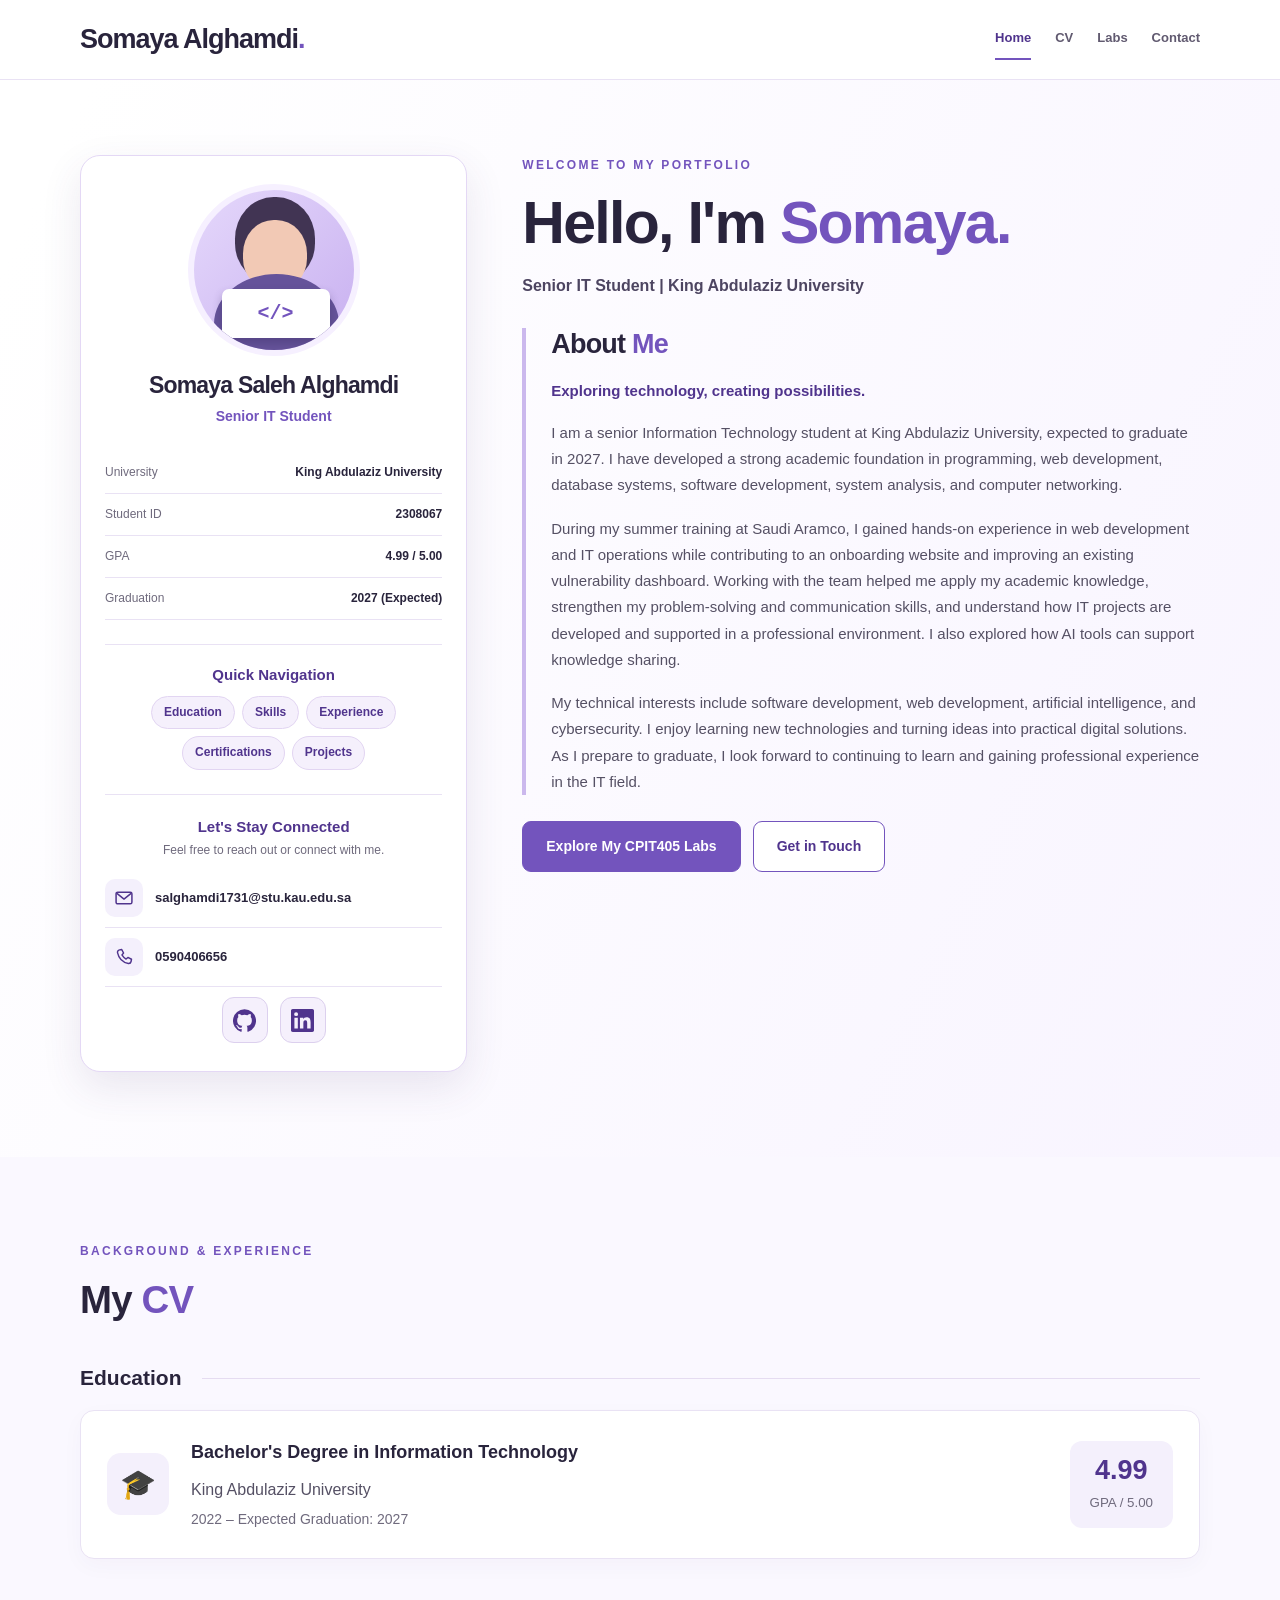
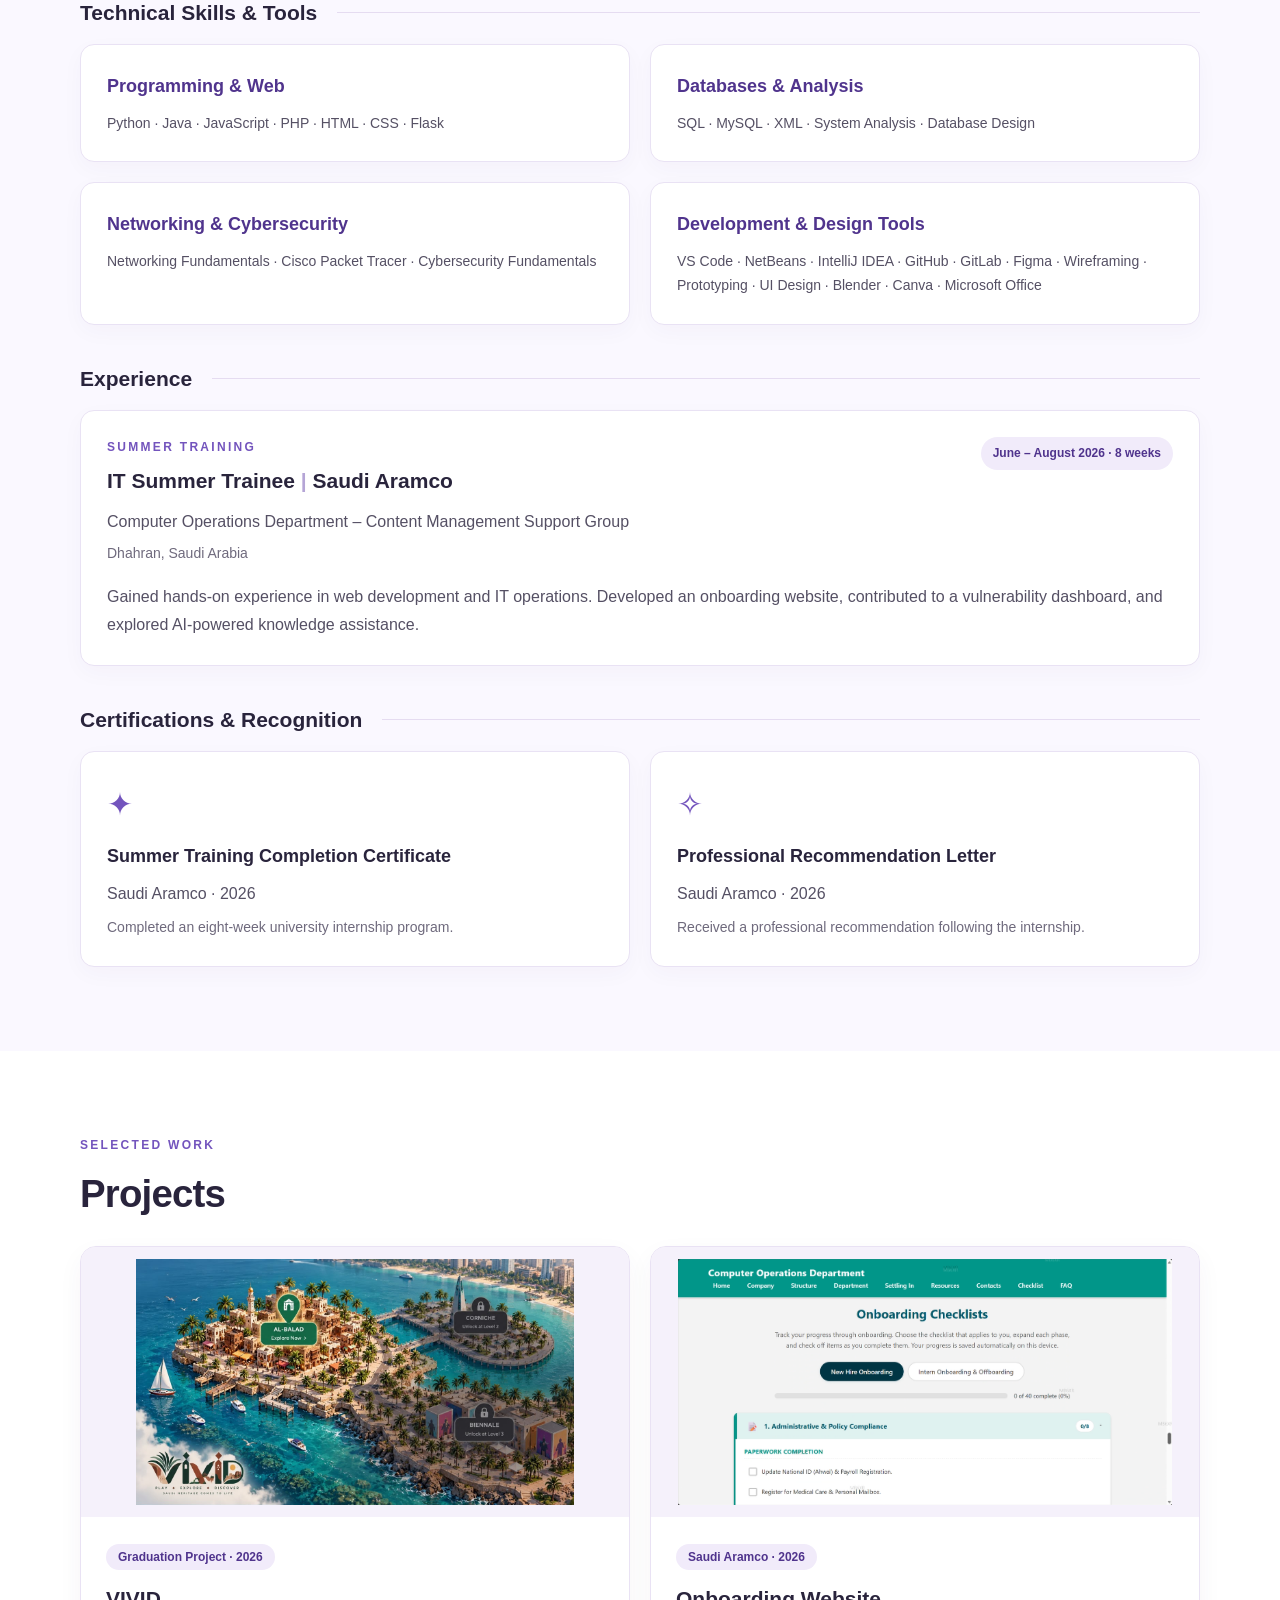
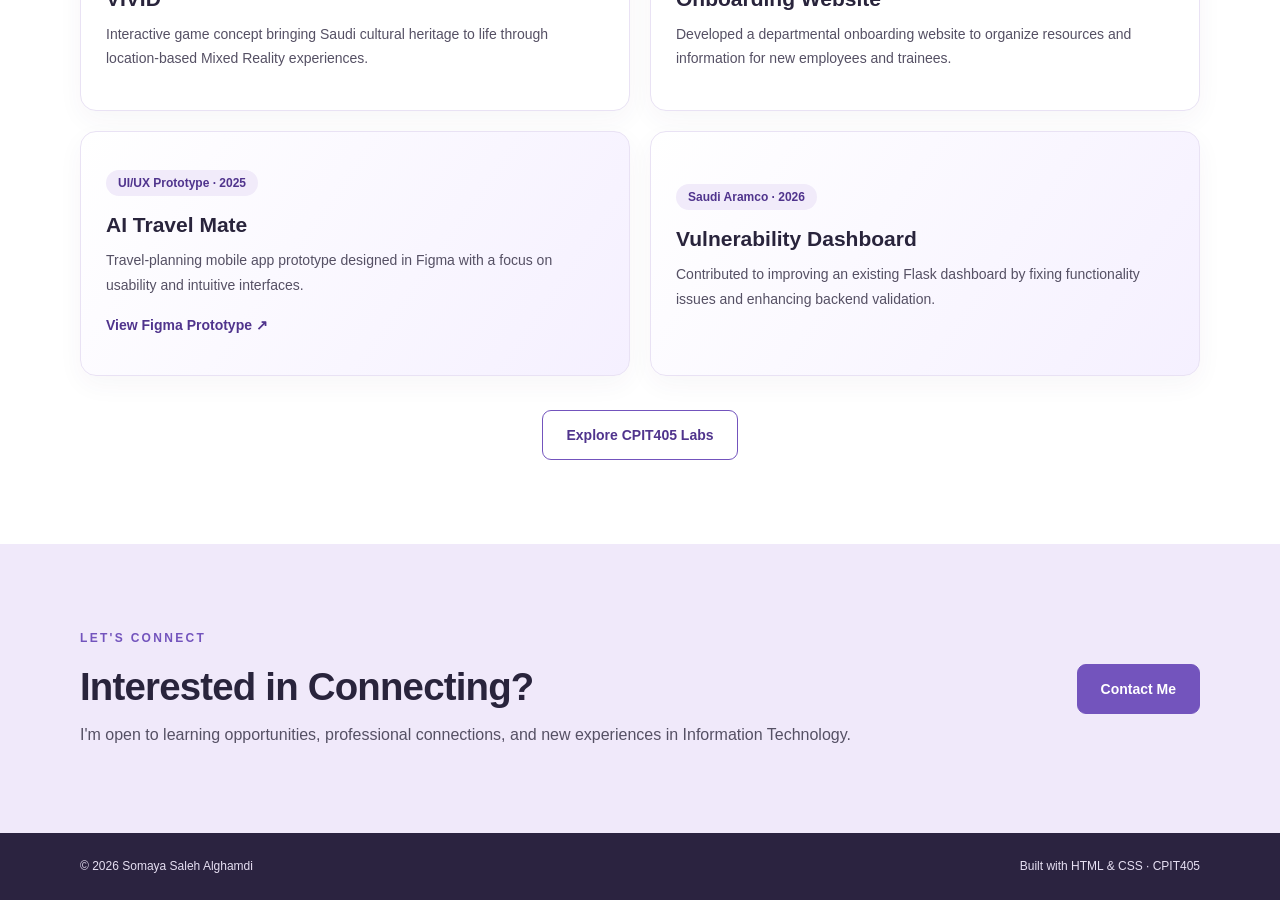
==== index.html @ 66599cd9 "Add my portfolio website" ====
<!DOCTYPE html>
<html lang="en">

<head>
    <meta charset="UTF-8">
    <meta name="viewport" content="width=device-width, initial-scale=1.0">
    <meta name="description"
          content="Portfolio of Somaya Saleh Alghamdi, Information Technology student at King Abdulaziz University.">

    <title>Somaya Alghamdi | Portfolio</title>
    <link rel="stylesheet" href="style.css">
</head>

<body>

    <!-- ================= HEADER & NAVIGATION ================= -->
    <header class="site-header">
        <div class="container nav-row">

            <a class="brand" href="index.html">
                Somaya Alghamdi<span>.</span>
            </a>

            <nav aria-label="Main navigation">
                <a class="active" href="index.html">Home</a>
                <a href="#cv">CV</a>
                <a href="labs.html">Labs</a>
                <a href="contact.html">Contact</a>
            </nav>

        </div>
    </header>

    <main>

        <!-- ================= HOME SECTION ================= -->
        <section class="hero" id="home">
            <div class="container hero-layout">

                <!-- ========== PROFILE / AVATAR CARD ========== -->
                <aside class="profile-card" aria-label="Student profile">

                    <!-- Technical Avatar -->
                    <div class="avatar-graphic" aria-hidden="true">
                        <div class="avatar-head"></div>
                        <div class="avatar-body"></div>
                        <div class="avatar-laptop">&lt;/&gt;</div>
                    </div>

                    <!-- Student Name -->
                    <h2>Somaya Saleh Alghamdi</h2>
                    <p>Senior IT Student</p>

                    <!-- Student Information -->
                    <dl>
                        <div>
                            <dt>University</dt>
                            <dd>King Abdulaziz University</dd>
                        </div>

                        <div>
                            <dt>Student ID</dt>
                            <dd>2308067</dd>
                        </div>

                        <div>
                            <dt>GPA</dt>
                            <dd>4.99 / 5.00</dd>
                        </div>

                        <div>
                            <dt>Graduation</dt>
                            <dd>2027 (Expected)</dd>
                        </div>
                    </dl>

                    <!-- Quick Navigation -->
                    <div class="profile-quick-nav">
                        <h3>Quick Navigation</h3>

                        <nav aria-label="CV sections">
                            <a href="#education">Education</a>
                            <a href="#skills">Skills</a>
                            <a href="#experience">Experience</a>
                            <a href="#certifications">Certifications</a>
                            <a href="#featured">Projects</a>
                        </nav>
                    </div>


                    <!-- Contact Information -->
                    <div class="contact-identity compact">

                        <div class="profile-connect-heading">
                            <h3>Let's Stay Connected</h3>
                            <p>Feel free to reach out or connect with me.</p>
                        </div>

                        <!-- Email -->
                        <div class="identity-row">
                            <span class="identity-icon">
                                <svg viewBox="0 0 24 24" aria-hidden="true">
                                    <rect x="2.5" y="5"
                                          width="19" height="14" rx="2"
                                          fill="none"
                                          stroke="currentColor"
                                          stroke-width="1.8" />
                                    <path d="m3.5 6.5 8.5 6.8 8.5-6.8"
                                          fill="none"
                                          stroke="currentColor"
                                          stroke-linejoin="round"
                                          stroke-width="1.8" />
                                </svg>
                            </span>

                            <a class="identity-value" href="mailto:salghamdi1731@stu.kau.edu.sa">
                                 salghamdi1731@stu.kau.edu.sa
                            </a>
                        </div>

                        <!-- Phone -->
                        <div class="identity-row">
                            <span class="identity-icon">
                                <svg viewBox="0 0 24 24" aria-hidden="true">
                                    <path
                                        d="M6.6 3.5 9.3 3l2.2 4.3-2 2.2a15 15 0 0 0 5 5l2.2-2 4.3 2.2-.5 2.7a3 3 0 0 1-3.2 2.4A17 17 0 0 1 4.2 6.7 3 3 0 0 1 6.6 3.5Z"
                                        fill="none"
                                        stroke="currentColor"
                                        stroke-linejoin="round"
                                        stroke-width="1.7" />
                                </svg>
                            </span>

                            <a class="identity-value" href="tel:+966590406656">
                                 0590406656
                            </a>
                        </div>

                        <!-- Social Media Icons -->
                        <div class="social-icons">

                            <!-- GitHub -->
                            <a href="https://github.com/SomayaAlghamdi"
                               target="_blank"
                               rel="noopener noreferrer"
                               aria-label="GitHub profile"
                               title="GitHub">

                                <svg viewBox="0 0 24 24" aria-hidden="true">
                                    <path fill="currentColor"
                                          d="M12 .297a12 12 0 0 0-3.793 23.385c.6.111.82-.261.82-.577v-2.234c-3.338.726-4.043-1.416-4.043-1.416-.546-1.387-1.333-1.757-1.333-1.757-1.09-.745.083-.73.083-.73 1.205.084 1.839 1.237 1.839 1.237 1.07 1.835 2.807 1.305 3.492.998.108-.775.418-1.305.762-1.605-2.665-.303-5.467-1.333-5.467-5.931 0-1.311.469-2.381 1.236-3.221-.124-.303-.536-1.524.117-3.176 0 0 1.008-.323 3.301 1.23a11.53 11.53 0 0 1 6.006 0c2.291-1.553 3.297-1.23 3.297-1.23.655 1.652.243 2.873.12 3.176.77.84 1.235 1.91 1.235 3.221 0 4.61-2.807 5.624-5.479 5.921.43.372.823 1.102.823 2.222v3.293c0 .319.216.694.825.576A12.002 12.002 0 0 0 12 .297Z" />
                                </svg>
                            </a>

                            <!-- LinkedIn -->
                            <a href="https://www.linkedin.com/in/somaya-alghamdi"
                               target="_blank"
                               rel="noopener noreferrer"
                               aria-label="LinkedIn profile"
                               title="LinkedIn">

                                <svg viewBox="0 0 24 24" aria-hidden="true">
                                    <path fill="currentColor"
                                          d="M20.447 20.452h-3.554v-5.569c0-1.328-.027-3.037-1.852-3.037-1.853 0-2.136 1.445-2.136 2.939v5.667H9.35V9h3.414v1.561h.049c.476-.9 1.637-1.85 3.37-1.85 3.601 0 4.267 2.37 4.267 5.455v6.286ZM5.337 7.433a2.062 2.062 0 1 1 0-4.124 2.062 2.062 0 0 1 0 4.124Zm1.782 13.019H3.555V9h3.564v11.452ZM22.225 0H1.771C.792 0 0 .774 0 1.729v20.542C0 23.227.792 24 1.771 24h20.451C23.2 24 24 23.227 24 22.271V1.729C24 .774 23.2 0 22.222 0h.003Z" />
                                </svg>
                            </a>

                        </div>
                    </div>

                </aside>

                <!-- ========== WELCOME & ABOUT ME ========== -->
                <div class="hero-main">

                    <p class="eyebrow">WELCOME TO MY PORTFOLIO</p>

                    <h1>Hello, I'm <span>Somaya.</span></h1>

                    <p class="hero-subtitle">
                        Senior IT Student | King Abdulaziz University
                    </p>

                    <!-- About Me -->
                    <div class="about-text" id="about">

                        <h2>About <span>Me</span></h2>

                        <p class="hero-kicker">
                            Exploring technology, creating possibilities.
                        </p>

                        <p>
                            I am a senior Information Technology student at
                            King Abdulaziz University, expected to graduate
                            in 2027. I have developed a strong academic
                            foundation in programming, web development,
                            database systems, software development,
                            system analysis, and computer networking.
                        </p>

                        <p>
                            During my summer training at Saudi Aramco,
                            I gained hands-on experience in web development
                            and IT operations while contributing to an
                            onboarding website and improving an existing
                            vulnerability dashboard. Working with the team
                            helped me apply my academic knowledge,
                            strengthen my problem-solving and communication
                            skills, and understand how IT projects are
                            developed and supported in a professional
                            environment. I also explored how AI tools
                            can support knowledge sharing.
                        </p>

                        <p>
                            My technical interests include software
                            development, web development, artificial
                            intelligence, and cybersecurity. I enjoy
                            learning new technologies and turning ideas
                            into practical digital solutions. As I prepare
                            to graduate, I look forward to continuing
                            to learn and gaining professional experience
                            in the IT field.
                        </p>

                    </div>

                    <!-- Home Buttons -->
                    <div class="button-row">
                        <a class="button primary" href="labs.html">
                            Explore My CPIT405 Labs 
                        </a>

                        <a class="button secondary" href="contact.html">
                            Get in Touch
                        </a>
                    </div>

                </div>

            </div>
        </section>


        <!-- ================= CV SECTION ================= -->
        <section class="section section-tint" id="cv">
            <div class="container">

                <p class="eyebrow">BACKGROUND &amp; EXPERIENCE</p>
                <h2>My <span>CV</span></h2>

                <!-- ========== EDUCATION ========== -->
                <div class="section-heading" id="education">
                    <h3>Education</h3>
                    <span class="mini-rule"></span>
                </div>

                <article class="panel education-panel">

                    <div class="panel-icon">🎓</div>

                    <div>
                        <h4>Bachelor's Degree in Information Technology</h4>
                        <p>King Abdulaziz University</p>
                        <p class="muted">
                            2022 – Expected Graduation: 2027
                        </p>
                    </div>

                    <div class="gpa">
                        <strong>4.99</strong>
                        <small>GPA / 5.00</small>
                    </div>

                </article>


                <!-- ========== TECHNICAL SKILLS ========== -->
                <div class="section-heading" id="skills">
                    <h3>Technical Skills &amp; Tools</h3>
                    <span class="mini-rule"></span>
                </div>

                <div class="skills-grid">

                    <article class="panel">
                        <h4>Programming &amp; Web</h4>
                        <p>
                            Python · Java · JavaScript · PHP ·
                            HTML · CSS · Flask
                        </p>
                    </article>

                    <article class="panel">
                        <h4>Databases &amp; Analysis</h4>
                        <p>
                            SQL · MySQL · XML ·
                            System Analysis · Database Design
                        </p>
                    </article>

                    <article class="panel">
                        <h4>Networking &amp; Cybersecurity</h4>
                        <p>
                            Networking Fundamentals ·
                            Cisco Packet Tracer ·
                            Cybersecurity Fundamentals
                        </p>
                    </article>

                    <article class="panel">
                        <h4>Development &amp; Design Tools</h4>
                        <p>
                            VS Code · NetBeans · IntelliJ IDEA ·
                            GitHub · GitLab · Figma · Wireframing ·
                            Prototyping · UI Design · Blender ·
                            Canva · Microsoft Office
                        </p>
                    </article>

                </div>


                <!-- ========== WORK EXPERIENCE ========== -->
                <div class="section-heading" id="experience">
                    <h3>Experience</h3>
                    <span class="mini-rule"></span>
                </div>

                <article class="panel experience-panel">

                    <div class="experience-top">

                        <div>
                            <p class="eyebrow">SUMMER TRAINING</p>

                            <h4>
                                IT Summer Trainee
                                <span class="separator">|</span>
                                Saudi Aramco
                            </h4>

                            <p>
                                Computer Operations Department –
                                Content Management Support Group
                            </p>

                            <p class="muted">
                                Dhahran, Saudi Arabia
                            </p>
                        </div>

                        <span class="date-pill">
                            June – August 2026 · 8 weeks
                        </span>

                    </div>

                    <p>
                        Gained hands-on experience in web development
                        and IT operations. Developed an onboarding
                        website, contributed to a vulnerability
                        dashboard, and explored AI-powered
                        knowledge assistance.
                    </p>

                </article>


                <!-- ========== CERTIFICATIONS ========== -->
                <div class="section-heading" id="certifications">
                    <h3>Certifications &amp; Recognition</h3>
                    <span class="mini-rule"></span>
                </div>

                <div class="cert-grid">

                    <!-- Training Certificate -->
                    <article class="panel cert-card">

                        <div class="cert-icon">✦</div>

                        <h4>Summer Training Completion Certificate</h4>

                        <p>Saudi Aramco · 2026</p>

                        <p class="muted">
                            Completed an eight-week university
                            internship program.
                        </p>

                    </article>

                    <!-- Recommendation Letter -->
                    <article class="panel cert-card">

                        <div class="cert-icon">✧</div>

                        <h4>Professional Recommendation Letter</h4>

                        <p>Saudi Aramco · 2026</p>

                        <p class="muted">
                            Received a professional recommendation
                            following the internship.
                        </p>

                    </article>

                </div>

            </div>
        </section>


        <!-- ================= PROJECTS SECTION ================= -->
        <section class="section" id="featured">
            <div class="container">

                <p class="eyebrow">SELECTED WORK</p>
                <h2>Projects</h2>

                <div class="project-grid">

                    <!-- Project 1: VIVID -->
                    <article class="project-card">

                        <img src="images/vivid.jpg"
                             alt="VIVID game concept showing Saudi heritage locations"
                             loading="lazy">

                        <div class="project-content">

                            <span class="tag">
                                Graduation Project · 2026
                            </span>

                            <h3>VIVID</h3>

                            <p>
                                Interactive game concept bringing Saudi
                                cultural heritage to life through
                                location-based Mixed Reality experiences.
                            </p>

                        </div>
                    </article>


                    <!-- Project 2: Onboarding Website -->
                    <article class="project-card">

                        <img src="images/onboarding.png"
                             alt="Onboarding checklist interface created for the Computer Operations Department"
                             loading="lazy">

                        <div class="project-content">

                            <span class="tag">
                                Saudi Aramco · 2026
                            </span>

                            <h3>Onboarding Website</h3>

                            <p>
                                Developed a departmental onboarding
                                website to organize resources and
                                information for new employees and trainees.
                            </p>

                        </div>
                    </article>


                    <!-- Project 3: AI Travel Mate -->
                    <article class="project-card project-text-card project-no-image">

                        <div class="project-content">

                            <span class="tag">
                                UI/UX Prototype · 2025
                            </span>

                            <h3>AI Travel Mate</h3>

                            <p>
                                Travel-planning mobile app prototype
                                designed in Figma with a focus on
                                usability and intuitive interfaces.
                            </p>

                            <a class="text-link"
                               href="https://www.figma.com/proto/NnXYkn7rvMFPDUaS4yctap/Untitled--Copy-?page-id=0%3A1&amp;node-id=1-2&amp;p=f&amp;viewport=-51%2C-338%2C0.34&amp;t=sZz0mORR5JXerwIw-1&amp;scaling=scale-down&amp;content-scaling=fixed&amp;starting-point-node-id=1%3A2&amp;show-proto-sidebar=1"
                               target="_blank"
                               rel="noopener noreferrer">
                                View Figma Prototype ↗
                            </a>

                        </div>
                    </article>


                    <!-- Project 4: Vulnerability Dashboard -->
                    <article class="project-card project-text-card project-no-image">

                        <div class="project-content">

                            <span class="tag">
                                Saudi Aramco · 2026
                            </span>

                            <h3>Vulnerability Dashboard</h3>

                            <p>
                                Contributed to improving an existing
                                Flask dashboard by fixing functionality
                                issues and enhancing backend validation.
                            </p>

                        </div>
                    </article>

                </div>

                <!-- Labs Page Button -->
                <div class="center">
                    <a class="button secondary" href="labs.html">
                        Explore CPIT405 Labs 
                    </a>
                </div>

            </div>
        </section>


        <!-- ================= CONTACT BANNER ================= -->
        <section class="section contact-banner">
            <div class="container banner-layout">

                <div>
                    <p class="eyebrow">LET'S CONNECT</p>

                    <h2>Interested in Connecting?</h2>

                    <p>
                        I'm open to learning opportunities,
                        professional connections, and new
                        experiences in Information Technology.
                    </p>
                </div>

                <a class="button primary" href="contact.html">
                    Contact Me 
                </a>

            </div>
        </section>

    </main>


    <!-- ================= FOOTER ================= -->
    <footer>
        <div class="container footer-row">

            <span>© 2026 Somaya Saleh Alghamdi</span>

            <span>
                Built with HTML &amp; CSS · CPIT405
            </span>

        </div>
    </footer>

</body>
</html>
---- style.css ----
/* CPIT405 Portfolio — one shared external stylesheet */

:root {
    --ink: #29243c;
    --muted: #6f6a7d;
    --purple: #7354bd;
    --deep: #50348d;
    --lavender: #f4f0fc;
    --border: #e9e2f4;
    --white: #fff;
}

* {
    box-sizing: border-box;
}

html {
    scroll-behavior: smooth;
}

body {
    margin: 0;
    font-family: Arial,Helvetica,sans-serif;
    color: var(--ink);
    background: #fff;
    line-height: 1.75;
}

a {
    color: inherit;
    text-decoration: none;
}

img {
    max-width: 100%;
    display: block;
}

.container {
    width: 90%;
    max-width: 1120px;
    margin: 0 auto;
}

.narrow {
    max-width: 890px;
}

.section {
    padding: 84px 0;
}

.section-tint {
    background: #faf8ff;
}

.eyebrow {
    font-size: 12px;
    font-weight: 800;
    letter-spacing: 2.3px;
    color: var(--purple);
    margin: 0 0 14px;
}

h1,h2,h3,h4,p {
    margin-top: 0;
}

h1 {
    font-size: clamp(35px,5vw,59px);
    line-height: 1.15;
    letter-spacing: -1.7px;
    margin-bottom: 24px;
}

h1 span,h2 span {
    color: var(--purple);
}

h2 {
    font-size: clamp(29px,3vw,39px);
    line-height: 1.25;
    letter-spacing: -.8px;
    margin-bottom: 28px;
}

h3 {
    font-size: 21px;
    line-height: 1.3;
}

h4 {
    font-size: 18px;
    margin-bottom: 8px;
}

p {
    color: #555064;
}

.muted {
    color: var(--muted);
    font-size: 14px;
}

.center {
    text-align: center;
    margin-top: 34px;
}

.site-header {
    background: #fff;
    border-bottom: 1px solid var(--border);
    position: sticky;
    top: 0;
    z-index: 10;
}

.nav-row {
    min-height: 79px;
    display: flex;
    justify-content: space-between;
    align-items: center;
    gap: 22px;
}

.brand {
    font-size: 27px;
    font-weight: 800;
    letter-spacing: -1px;
}

.brand span {
    color: var(--purple);
}

nav {
    display: flex;
    gap: 24px;
    flex-wrap: wrap;
}

nav a {
    font-size: 13px;
    font-weight: 700;
    color: #615a70;
    padding: 8px 0;
    border-bottom: 2px solid transparent;
}

nav a:hover,nav a.active {
    color: var(--deep);
    border-color: var(--purple);
}

.hero {
    background: linear-gradient(115deg,#fff 5%,#f8f4ff 100%);
    padding: 105px 0 112px;
    overflow: hidden;
}

.hero-layout {
    display: grid;
    grid-template-columns: 1.2fr 1fr;
    align-items: center;
    gap: 60px;
}

.hero-subtitle {
    font-weight: 700;
    color: #4d4561;
    font-size: 16px;
}

.dot {
    color: var(--purple);
    padding: 0 5px;
}

.hero-copy {
    max-width: 530px;
    font-size: 17px;
}

.student-id {
    font-size: 13px;
    font-weight: 700;
    color: var(--purple);
    margin-bottom: 28px;
}

.button-row {
    display: flex;
    gap: 12px;
    flex-wrap: wrap;
}

.button {
    display: inline-block;
    padding: 12px 23px;
    border-radius: 9px;
    font-size: 14px;
    font-weight: 700;
    border: 1px solid var(--purple);
    cursor: pointer;
    text-align: center;
    transition: transform .2s,background-color .2s;
}

.button:hover {
    transform: translateY(-3px);
}

.primary {
    background: var(--purple);
    color: #fff;
}

.primary:hover {
    background: var(--deep);
}

.secondary {
    background: #fff;
    color: var(--deep);
}

.secondary:hover {
    background: var(--lavender);
}

.hero-art {
    min-height: 330px;
    position: relative;
    display: flex;
    align-items: center;
    justify-content: center;
}

.art-window {
    width: 86%;
    max-width: 390px;
    min-height: 248px;
    background: #fff;
    border: 1px solid #e6dbf7;
    border-radius: 19px;
    box-shadow: 0 28px 70px #7354bd2e;
    transform: rotate(-4deg);
    position: relative;
    z-index: 1;
    overflow: hidden;
}

.window-top {
    height: 47px;
    background: #eee7fa;
    padding: 18px 19px;
    display: flex;
    gap: 7px;
}

.window-top i {
    width: 10px;
    height: 10px;
    border-radius: 50%;
    background: #b5a2df;
}

.window-top i:first-child {
    background: #8c73c9;
}

.art-code {
    display: flex;
    flex-direction: column;
    gap: 13px;
    padding: 29px 23px;
    color: #7655b6;
    font: 600 15px/1.5 Consolas,monospace;
}

.art-code span:nth-child(2),.art-code span:nth-child(3) {
    color: #7c7890;
}

.art-badge {
    position: absolute;
    right: 20px;
    bottom: 16px;
    font-size: 31px;
    font-weight: 800;
    color: var(--purple);
}

.art-badge small {
    font-size: 16px;
}

.orbit {
    position: absolute;
    border: 2px solid #d7c6f1;
    border-radius: 50%;
    width: 270px;
    height: 270px;
}

.orbit-one {
    top: 0;
    right: 0;
}

.orbit-two {
    bottom: 0;
    left: 0;
    width: 145px;
    height: 145px;
    background: #e6ddf7;
}

.about-text {
    border-left: 4px solid #cbb8ed;
    padding-left: 25px;
}

.about-text p {
    font-size: 16px;
    margin-bottom: 17px;
}

.section-heading {
    display: flex;
    align-items: center;
    gap: 20px;
    margin: 40px 0 18px;
}

.section-heading h3 {
    margin: 0;
}

.mini-rule {
    height: 1px;
    background: #e5dcf1;
    flex: 1;
}

.panel {
    background: #fff;
    border: 1px solid var(--border);
    border-radius: 14px;
    padding: 26px;
    box-shadow: 0 7px 22px #3c256208;
}

.panel p:last-child {
    margin-bottom: 0;
}

.education-panel {
    display: flex;
    align-items: center;
    gap: 22px;
}

.panel-icon {
    width: 62px;
    height: 62px;
    background: var(--lavender);
    border-radius: 14px;
    display: grid;
    place-items: center;
    font-size: 29px;
    flex-shrink: 0;
}

.education-panel p {
    margin-bottom: 3px;
}

.gpa {
    margin-left: auto;
    text-align: center;
    background: var(--lavender);
    border-radius: 12px;
    padding: 12px 20px;
    white-space: nowrap;
}

.gpa strong {
    display: block;
    color: var(--deep);
    font-size: 27px;
    line-height: 1.3;
}

.gpa small {
    color: var(--muted);
}

.skills-grid,.cert-grid,.project-grid {
    display: grid;
    grid-template-columns: repeat(2,minmax(0,1fr));
    gap: 20px;
}

.skills-grid .panel h4 {
    color: var(--deep);
}

.skills-grid .panel p {
    font-size: 14px;
}

.experience-top {
    display: flex;
    justify-content: space-between;
    gap: 20px;
    align-items: start;
}

.experience-top h4 {
    font-size: 21px;
}

.experience-top p {
    margin-bottom: 5px;
}

.experience-panel>p {
    margin-top: 18px;
}

.separator {
    color: #b5a5d6;
}

.date-pill,.tag {
    background: #f1ebfa;
    color: var(--deep);
    padding: 6px 12px;
    border-radius: 30px;
    font-size: 12px;
    font-weight: 700;
    white-space: nowrap;
}

.cert-card .cert-icon {
    font-size: 31px;
    color: var(--purple);
    margin-bottom: 8px;
}

.cert-card p {
    margin-bottom: 7px;
}

.project-card {
    background: #fff;
    border: 1px solid var(--border);
    border-radius: 16px;
    overflow: hidden;
    box-shadow: 0 9px 26px #3c25620b;
    transition: transform .2s;
}

.project-card:hover {
    transform: translateY(-5px);
}

.project-card img {
    width: 100%;
    height: 245px;
    object-fit: cover;
    object-position: center;
}

.project-card:nth-child(2) img {
    object-position: center 22%;
}

.project-content {
    padding: 25px;
}

.project-content h3 {
    margin: 15px 0 10px;
}

.project-content p {
    font-size: 14px;
}

.text-link {
    color: var(--deep);
    font-weight: 800;
    font-size: 14px;
}

.text-link:hover {
    text-decoration: underline;
}

.contact-banner {
    background: #f0e9fa;
}

.banner-layout {
    display: flex;
    justify-content: space-between;
    align-items: center;
    gap: 25px;
}

.banner-layout h2 {
    margin-bottom: 10px;
}

.banner-layout p:last-child {
    margin-bottom: 0;
}

.page-intro {
    background: linear-gradient(110deg,#f7f2ff,#fff);
    padding: 82px 0 70px;
    text-align: center;
}

.page-intro h1 {
    margin-bottom: 14px;
}

.page-intro p:last-child {
    font-size: 16px;
}

.section-description {
    max-width: 790px;
}

.labs-grid {
    display: grid;
    grid-template-columns: repeat(3,minmax(0,1fr));
    gap: 18px;
}

.lab-card {
    display: block;
    border: 1px solid var(--border);
    border-radius: 14px;
    padding: 25px;
    background: #fff;
    transition: transform .2s,border-color .2s;
}

.lab-card:hover {
    transform: translateY(-4px);
    border-color: #a48bd7;
}

.lab-card>span {
    font-size: 29px;
    font-weight: 800;
    color: #c3b0e5;
}

.lab-card h3 {
    margin: 14px 0 4px;
}

.lab-card p {
    font-size: 14px;
}

.lab-card strong {
    font-size: 13px;
    color: var(--deep);
}

code {
    background: #eee8f7;
    padding: 2px 5px;
    border-radius: 4px;
}

.contact-grid {
    display: grid;
    grid-template-columns: .9fr 1.1fr;
    gap: 35px;
    align-items: start;
}

.contact-copy {
    max-width: 420px;
}

.contact-details {
    display: grid;
    gap: 13px;
    margin-top: 28px;
}

.contact-details .panel {
    padding: 19px 22px;
}

.contact-details h3 {
    font-size: 16px;
    margin-bottom: 5px;
}

.contact-details p {
    margin-bottom: 2px;
}

.contact-details a {
    font-size: 14px;
    color: var(--deep);
    overflow-wrap: anywhere;
}

.form-panel h2 {
    font-size: 28px;
}

.form-panel label {
    display: block;
    font-weight: 700;
    font-size: 14px;
    margin: 17px 0 6px;
}

.form-panel input:not([type=hidden]),.form-panel textarea {
    width: 100%;
    padding: 13px 14px;
    border: 1px solid #d9d1e6;
    border-radius: 8px;
    font: inherit;
    font-size: 14px;
    background: #fff;
}

.form-panel input:focus,.form-panel textarea:focus {
    outline: 2px solid #c7b5e8;
    border-color: var(--purple);
}

.submit-button {
    margin-top: 22px;
    width: 100%;
    font: inherit;
    font-weight: 700;
}

footer {
    background: #2b2340;
    color: #e6dff2;
    padding: 23px 0;
}

.footer-row {
    display: flex;
    justify-content: space-between;
    gap: 15px;
    font-size: 12px;
}

.footer-row a:hover {
    text-decoration: underline;
}

@media(max-width:850px) {
    .nav-row {
        flex-direction: column;
        padding: 15px 0;
    }

    nav {
        justify-content: center;
        gap: 16px;
    }

    .hero-layout {
        grid-template-columns: 1fr;
        gap: 20px;
    }

    .hero {
        padding: 75px 0;
    }

    .hero-art {
        min-height: 260px;
    }

    .contact-grid {
        grid-template-columns: 1fr;
    }

    .labs-grid {
        grid-template-columns: repeat(2,minmax(0,1fr));
    }

    .experience-top {
        flex-direction: column;
    }

}

@media(max-width:600px) {
    .section {
        padding: 58px 0;
    }

    .hero-art {
        display: none;
    }

    .skills-grid,.cert-grid,.project-grid,.labs-grid {
        grid-template-columns: 1fr;
    }

    .education-panel {
        flex-wrap: wrap;
    }

    .gpa {
        margin-left: 0;
    }

    .banner-layout,.footer-row {
        flex-direction: column;
        align-items: flex-start;
    }

    .project-card img {
        height: 205px;
    }

    nav {
        gap: 10px;
    }

    nav a {
        font-size: 12px;
    }

}

/* Portfolio refinements: responsive student card and uncropped project images */

.hero-layout {
    grid-template-columns: minmax(260px,.8fr) minmax(0,1.4fr);
    gap: 55px;
    align-items: start;
}

.hero {
    padding: 75px 0 85px;
}

.hero-main h1 {
    margin-bottom: 14px;
}

.hero-kicker {
    font-size: 17px;
    font-weight: 700;
    color: var(--deep);
}

.hero-main .about-text {
    margin: 28px 0 26px;
}

.hero-main .about-text h2 {
    font-size: 27px;
    margin-bottom: 16px;
}

.hero-main .about-text p {
    font-size: 15px;
}

.profile-card {
    background: #fff;
    border: 1px solid #e4d8f5;
    border-radius: 20px;
    padding: 28px 24px;
    text-align: center;
    box-shadow: 0 15px 40px #4d35701c;
}

.profile-card h2 {
    font-size: 23px;
    margin: 15px 0 4px;
}

.profile-card>p {
    font-size: 14px;
    color: var(--purple);
    font-weight: 700;
}

.profile-card dl {
    text-align: left;
    margin: 24px 0;
}

.profile-card dl div {
    display: flex;
    justify-content: space-between;
    gap: 12px;
    padding: 10px 0;
    border-bottom: 1px solid var(--border);
}

.profile-card dt {
    font-size: 12px;
    color: var(--muted);
}

.profile-card dd {
    margin: 0;
    font-size: 12px;
    text-align: right;
    font-weight: 700;
}

.avatar-graphic {
    width: 172px;
    height: 172px;
    border-radius: 50%;
    background: linear-gradient(135deg,#e5d8fb,#c8b0f0);
    position: relative;
    margin: 0 auto;
    overflow: hidden;
    border: 6px solid #f6f0ff;
}

.avatar-head {
    width: 64px;
    height: 70px;
    border-radius: 48% 48% 45% 45%;
    background: #f2c9b5;
    position: absolute;
    top: 30px;
    left: 49px;
    box-shadow: 0 -15px 0 8px #413453;
}

.avatar-body {
    position: absolute;
    bottom: -24px;
    left: 20px;
    width: 125px;
    height: 100px;
    background: #65539a;
    border-radius: 55% 55% 0 0;
}

.avatar-laptop {
    position: absolute;
    bottom: 12px;
    left: 28px;
    width: 108px;
    height: 49px;
    border-radius: 7px;
    background: #fff;
    color: #7354bd;
    font: bold 20px/49px Consolas,monospace;
    box-shadow: 0 5px 10px #362b5c55;
}

.cv-contact {
    margin-top: 30px;
    padding: 24px;
    border: 1px solid var(--border);
    background: white;
    border-radius: 14px;
}

.cv-contact h3 {
    margin-bottom: 8px;
}

.cv-contact p {
    margin-bottom: 15px;
}

.project-card img {
    height: 270px;
    object-fit: contain;
    background: #f5f1fb;
    padding: 12px;
}

.project-card:nth-child(2) img {
    object-position: center;
}

.project-text-card {
    display: flex;
    align-items: center;
    background: linear-gradient(130deg,#fff,#f7f2ff);
}

@media(max-width:850px) {
    .hero-layout {
        grid-template-columns: 1fr;
    }

    .profile-card {
        max-width: 470px;
        margin: 0 auto;
        width: 100%;
    }

    .hero-main {
        max-width: 720px;
    }

}

@media(max-width:600px) {
    .hero {
        padding: 38px 0 58px;
    }

    .profile-card {
        padding: 20px;
    }

    .project-card img {
        height: auto;
        max-height: 420px;
        object-fit: contain;
    }

    .hero-main h1 {
        font-size: 37px;
    }

    .hero-main .about-text {
        padding-left: 16px;
    }

    .brand {
        font-size: 22px;
    }

    .nav-row {
        gap: 8px;
    }

    nav {
        gap: 12px;
    }

    .profile-card dl div {
        flex-wrap: wrap;
    }

    .profile-card dd {
        text-align: left;
    }

}

/* Final refinements */

.profile-contact {
    margin-top: 22px;
    padding-top: 16px;
    border-top: 1px solid var(--border);
    text-align: left;
}

.profile-contact p {
    font-size: 12px;
    line-height: 1.6;
    margin: 7px 0;
    overflow-wrap: anywhere;
}

.profile-contact strong {
    color: var(--deep);
}

.about-text .hero-kicker {
    margin: 0 0 16px;
    color: var(--deep);
    font-size: 16px;
    font-weight: 700;
}

.project-grid .project-card {
    min-width: 0;
}

.project-no-image {
    min-height: 245px;
    align-items: center;
    background: linear-gradient(125deg,#fff,#f5f0ff);
}

.project-no-image .project-content {
    width: 100%;
}

.contact-page-wrap {
    max-width: 1000px;
    margin: auto;
}

.contact-top {
    text-align: center;
}

.contact-top>p {
    margin-bottom: 28px;
}

.contact-methods {
    display: grid;
    grid-template-columns: repeat(3,minmax(0,1fr));
    gap: 16px;
    text-align: left;
}

.contact-method {
    min-width: 0;
}

.contact-method h3 {
    font-size: 16px;
    margin: 9px 0;
}

.contact-method a {
    font-size: 13px;
    color: var(--deep);
    overflow-wrap: anywhere;
}

.contact-symbol {
    display: inline-grid;
    place-items: center;
    width: 42px;
    height: 42px;
    background: var(--lavender);
    color: var(--deep);
    border-radius: 12px;
    font-weight: 800;
    font-size: 18px;
}

.contact-phone {
    margin: 24px 0 0;
}

.contact-form-bottom {
    max-width: 710px;
    margin: 45px auto 0;
}

@media(max-width:700px) {
    .contact-methods {
        grid-template-columns: 1fr;
    }

    .contact-form-bottom {
        margin-top: 28px;
    }

    .project-no-image {
        min-height: 0;
    }

}

@media(max-width:600px) {
    .profile-contact {
        text-align: left;
    }

    .project-card img {
        width: 100%;
        height: auto;
        max-height: none;
        object-fit: contain;
    }

    .hero-layout {
        gap: 30px;
    }

    nav {
        justify-content: center;
    }

}

/* Contact information: consistent with the student profile and responsive contact page */

.contact-identity {
    display: flex;
    flex-direction: column;
    gap: 10px;
    text-align: left;
}

.identity-row {
    display: flex;
    align-items: center;
    gap: 13px;
    padding: 12px 0;
    border-bottom: 1px solid var(--border);
    min-width: 0;
}

.identity-icon {
    width: 40px;
    height: 40px;
    flex: 0 0 40px;
    display: grid;
    place-items: center;
    background: var(--lavender);
    border-radius: 11px;
    color: var(--deep);
}

.identity-icon svg {
    width: 21px;
    height: 21px;
}

.identity-value {
    font-size: 14px;
    font-weight: 600;
    color: var(--ink);
    overflow-wrap: anywhere;
}

.social-icons {
    display: flex;
    gap: 12px;
    align-items: center;
    margin-top: 14px;
}

.social-icons a {
    width: 46px;
    height: 46px;
    display: grid;
    place-items: center;
    border: 1px solid #dcd0ee;
    background: #f5f0fc;
    color: #50348d;
    border-radius: 12px;
    transition: background .2s,transform .2s;
}

.social-icons a:hover,.social-icons a:focus-visible {
    background: #e6d9f9;
    transform: translateY(-2px);
}

.social-icons svg {
    width: 23px;
    height: 23px;
}

.profile-contact .identity-row {
    padding: 8px 0;
    gap: 9px;
}

.profile-contact .identity-icon {
    width: 33px;
    height: 33px;
    flex-basis: 33px;
    border-radius: 9px;
}

.profile-contact .identity-icon svg {
    width: 18px;
    height: 18px;
}

.profile-contact .identity-value {
    font-size: 12px;
}

.profile-contact .social-icons {
    justify-content: center;
    margin-top: 15px;
}

.contact-page-wrap {
    display: grid;
    grid-template-columns: minmax(0,.7fr) minmax(0,1.3fr);
    gap: 28px;
    max-width: 1120px;
    align-items: start;
}

.contact-top {
    text-align: left;
}

.contact-info-panel {
    padding: 32px;
}

.contact-info-panel>p {
    margin-bottom: 24px;
}

.contact-form-side {
    margin: 0;
    max-width: none;
    padding: 34px;
}

.contact-form-side textarea {
    min-height: 175px;
    resize: vertical;
}

@media(max-width:800px) {
    .contact-page-wrap {
        grid-template-columns: 1fr;
    }

    .contact-info-panel,.contact-form-side {
        padding: 25px;
    }

}

@media(max-width:600px) {
    .contact-page-wrap {
        gap: 20px;
    }

    .identity-value {
        font-size: 13px;
    }

    .profile-contact .identity-value {
        font-size: 12px;
    }

}

/* Profile quick links and centered professional social icons */

.profile-quick-nav {
    margin-top: 20px;
    padding: 19px 0 17px;
    border-top: 1px solid var(--border);
    border-bottom: 1px solid var(--border);
}

.profile-quick-nav h3,.profile-connect-heading h3 {
    font-size: 15px;
    color: var(--deep);
    margin: 0 0 12px;
    text-align: center;
}

.profile-quick-nav nav {
    display: flex;
    flex-wrap: wrap;
    gap: 8px;
    justify-content: center;
}

.profile-quick-nav nav a {
    font-size: 12px;
    font-weight: 700;
    text-decoration: none;
    color: var(--deep);
    background: #f5f0fc;
    border: 1px solid #e2d5f2;
    border-radius: 999px;
    padding: 8px 11px;
    transition: background .2s,transform .2s;
}

.profile-quick-nav nav a:hover,.profile-quick-nav nav a:focus-visible {
    background: #e8daf8;
    transform: translateY(-2px);
}

.profile-connect-heading {
    padding: 18px 0 4px;
    text-align: center;
}

.profile-connect-heading p {
    font-size: 12px;
    color: var(--muted);
    line-height: 1.5;
    margin: 0 0 8px;
}

.social-icons,.profile-contact .social-icons,.contact-info-panel .social-icons {
    justify-content: center;
    width: 100%;
}

.section-heading[id] {
    scroll-margin-top: 85px;
}

.contact-avatar {
    display: flex;
    justify-content: center;
    margin-bottom: 18px;
}

.contact-avatar .avatar-graphic {
    width: 124px;
    height: 124px;
    transform: scale(.9);
    transform-origin: center;
}

.contact-avatar .avatar-head {
    transform: scale(.75);
    transform-origin: top left;
    left: 38px;
    top: 24px;
}

.contact-avatar .avatar-body {
    transform: scale(.76);
    transform-origin: bottom left;
    left: 17px;
}

.contact-avatar .avatar-laptop {
    transform: scale(.76);
    transform-origin: bottom left;
    left: 23px;
    bottom: 9px;
}

.contact-info-panel .contact-avatar+h2 {
    text-align: center;
}

@media(max-width:600px) {
    .profile-quick-nav nav {
        gap: 7px;
    }

    .profile-quick-nav nav a {
        font-size: 11px;
        padding: 7px 9px;
    }

}

/* Refined profile card spacing and consistent alignment */

/* Quick Navigation Section */
.profile-card .profile-quick-nav {
    margin-top: 18px;
    padding: 20px 0 24px;
    border-top: 1px solid var(--border);
    border-bottom: 1px solid var(--border);
}

/* Contact Heading Spacing */
.profile-card .contact-identity.compact {
    gap: 0;
    border-top: none;
    padding-top: 22px;
}

.profile-card .profile-quick-nav h3 {
    margin-bottom: 11px;
}

.profile-card .profile-quick-nav nav {
    gap: 7px;
    justify-content: center;
}

.profile-card .profile-quick-nav nav a {
    padding: 8px 12px;
    line-height: 1.3;
}


.profile-card .profile-connect-heading {
    padding: 0 0 10px;
}

.profile-card .profile-connect-heading h3 {
    margin-bottom: 5px;
}

.profile-card .profile-connect-heading p {
    margin: 0;
    line-height: 1.5;
}

.profile-card .identity-row {
    padding: 10px 0;
    gap: 12px;
}

.profile-card .identity-row:last-of-type {
    border-bottom: 0;
}

.profile-card .identity-icon {
    width: 38px;
    height: 38px;
    flex: 0 0 38px;
    border-radius: 10px;
}

.profile-card .identity-icon svg {
    width: 20px;
    height: 20px;
}

.profile-card .identity-value {
    font-size: 13px;
    line-height: 1.45;
    min-width: 0;
}

.profile-card .social-icons {
    margin-top: 10px;
    gap: 12px;
    justify-content: center;
}

@media(max-width:600px) {
    .profile-card .profile-quick-nav nav a {
        padding: 8px 10px;
    }

    .profile-card .identity-value {
        font-size: 12px;
    }

}

.identity-value[href] {
    color: inherit;
    text-decoration: none;
}

.identity-value[href]:hover {
    color:var(--deep);
    text-decoration: underline;
}
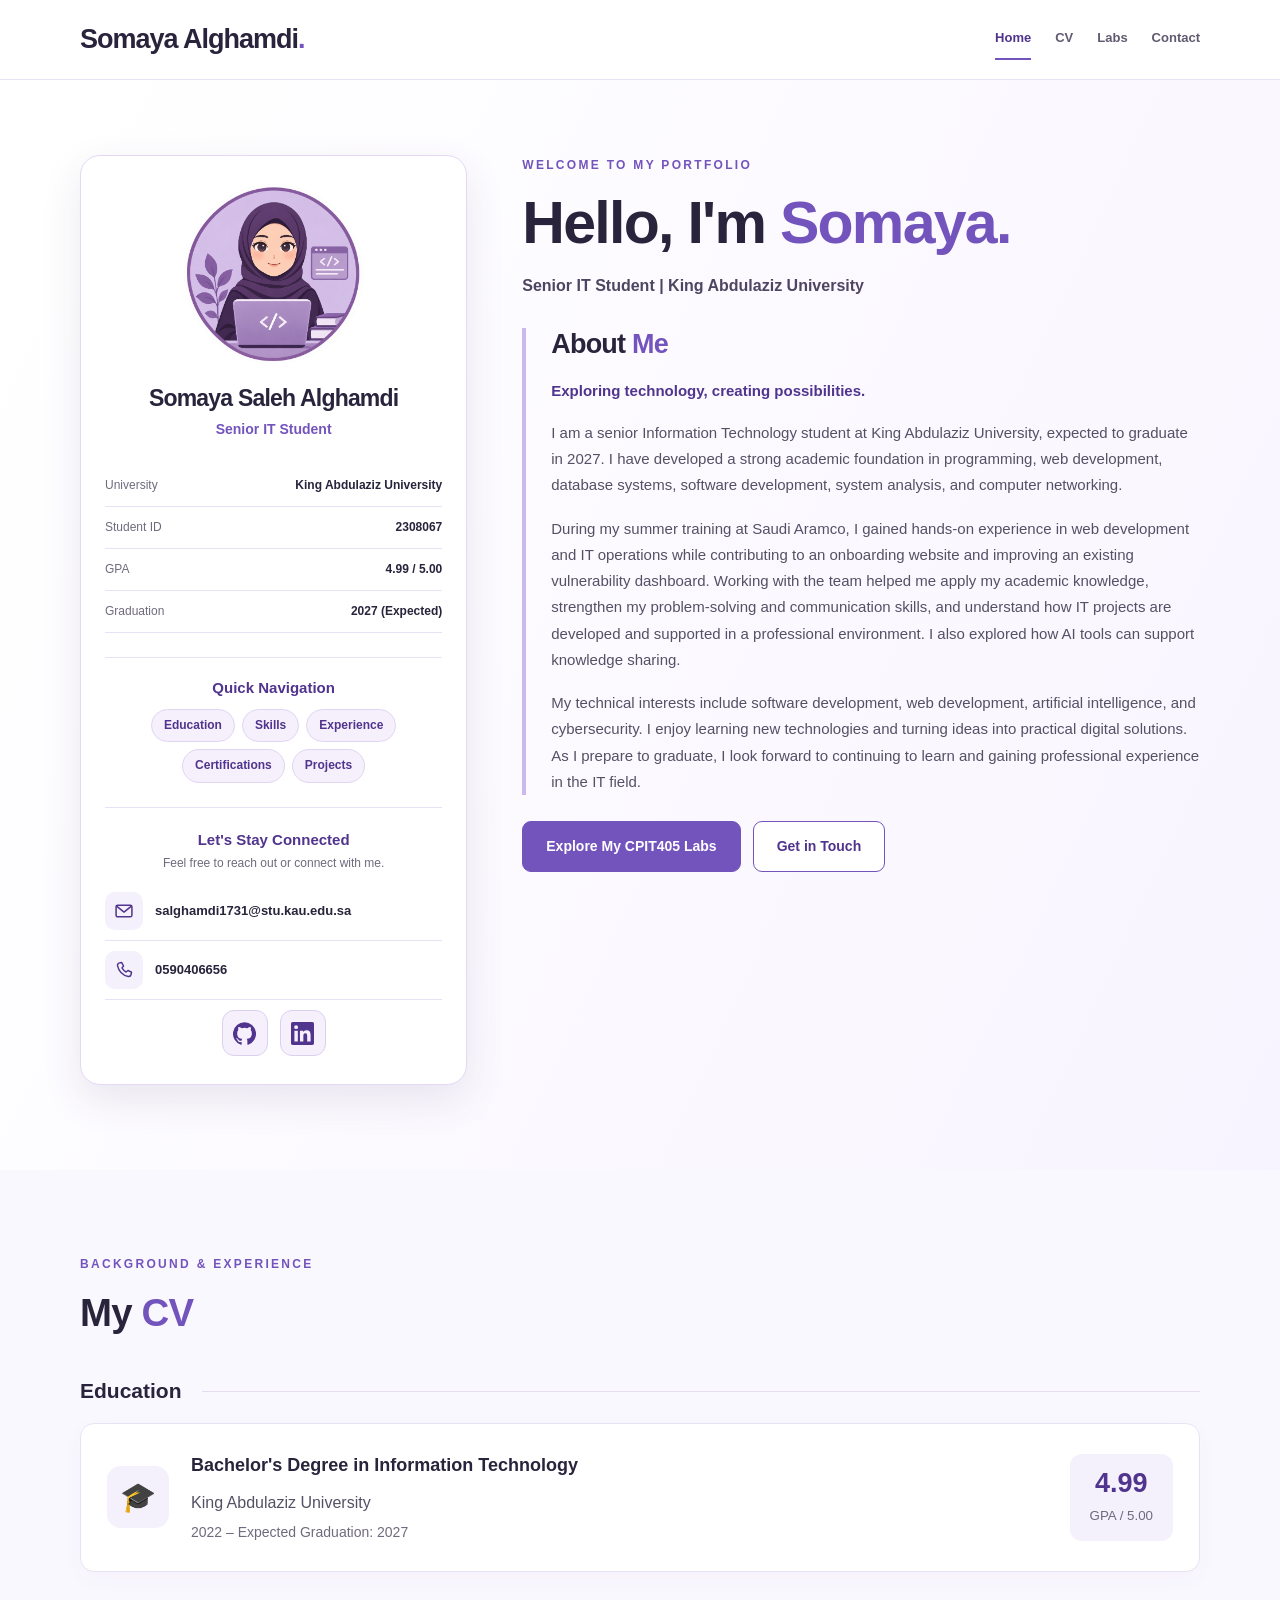
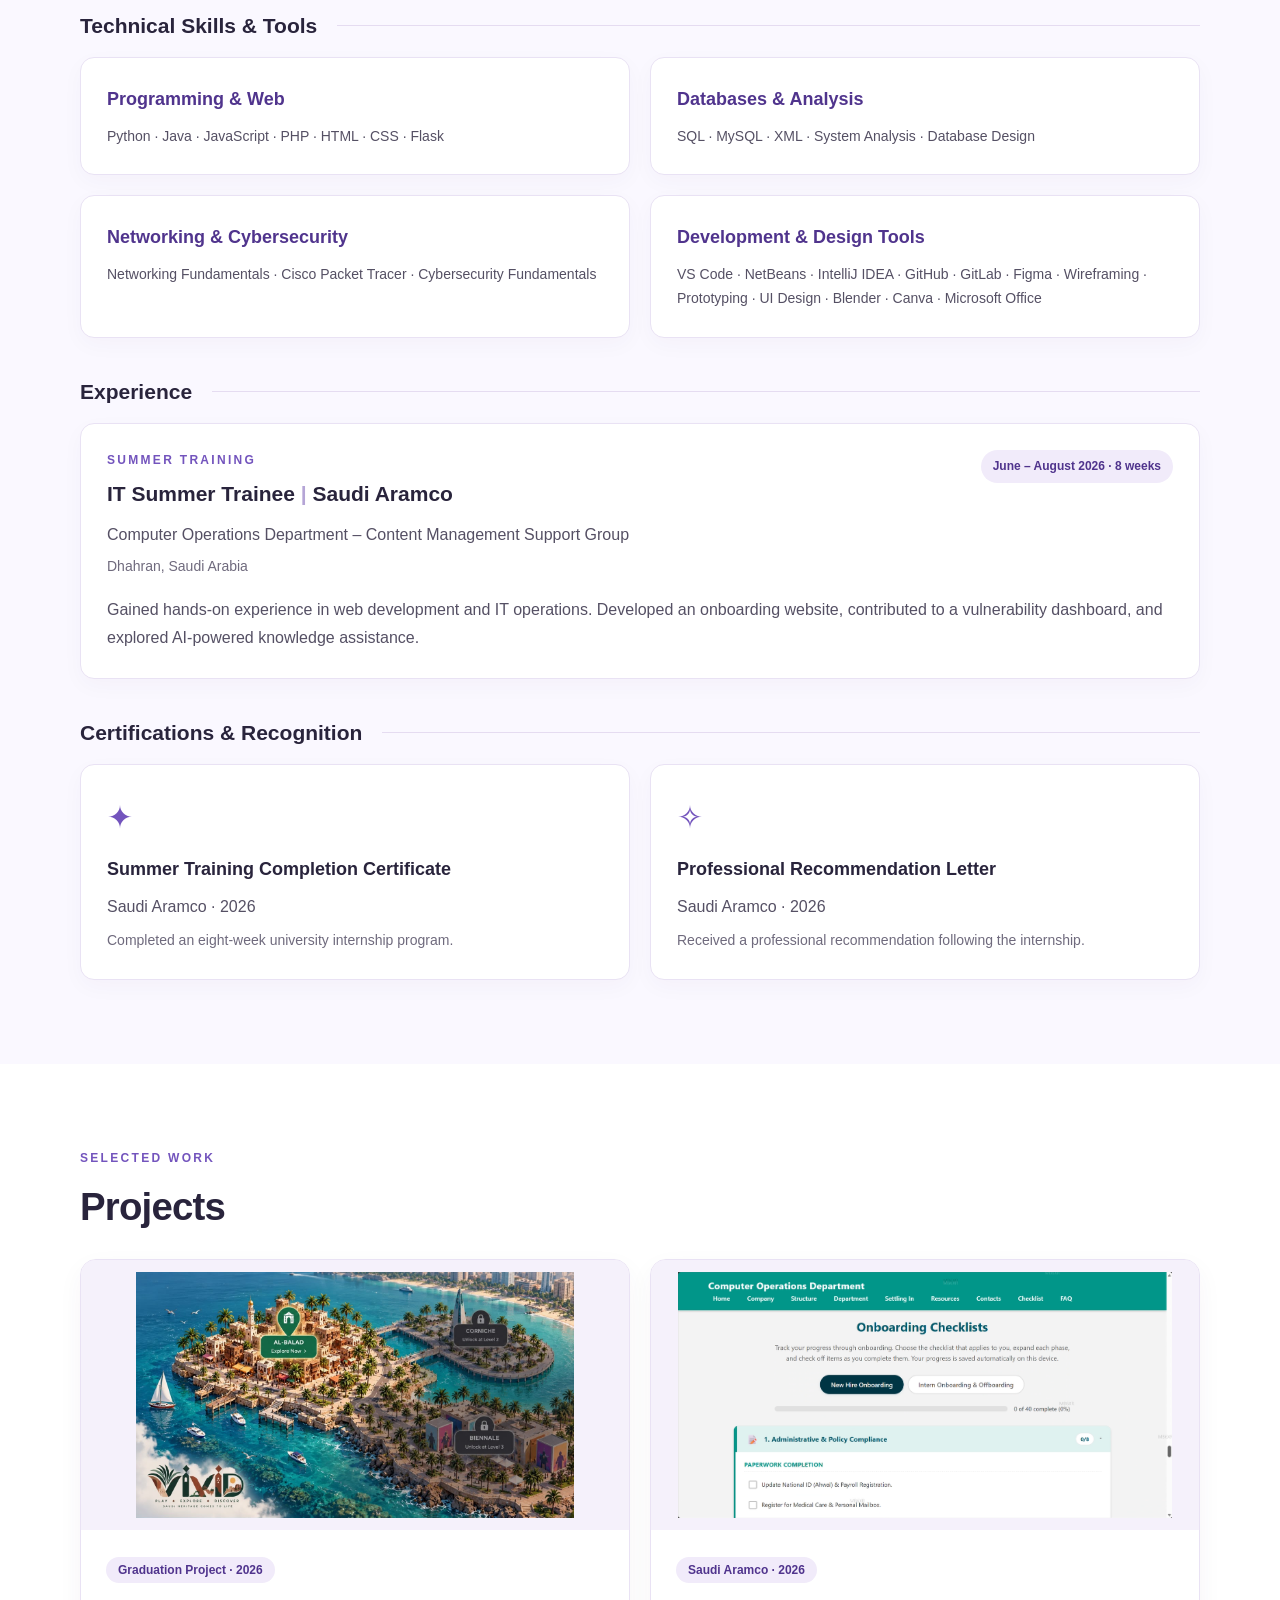
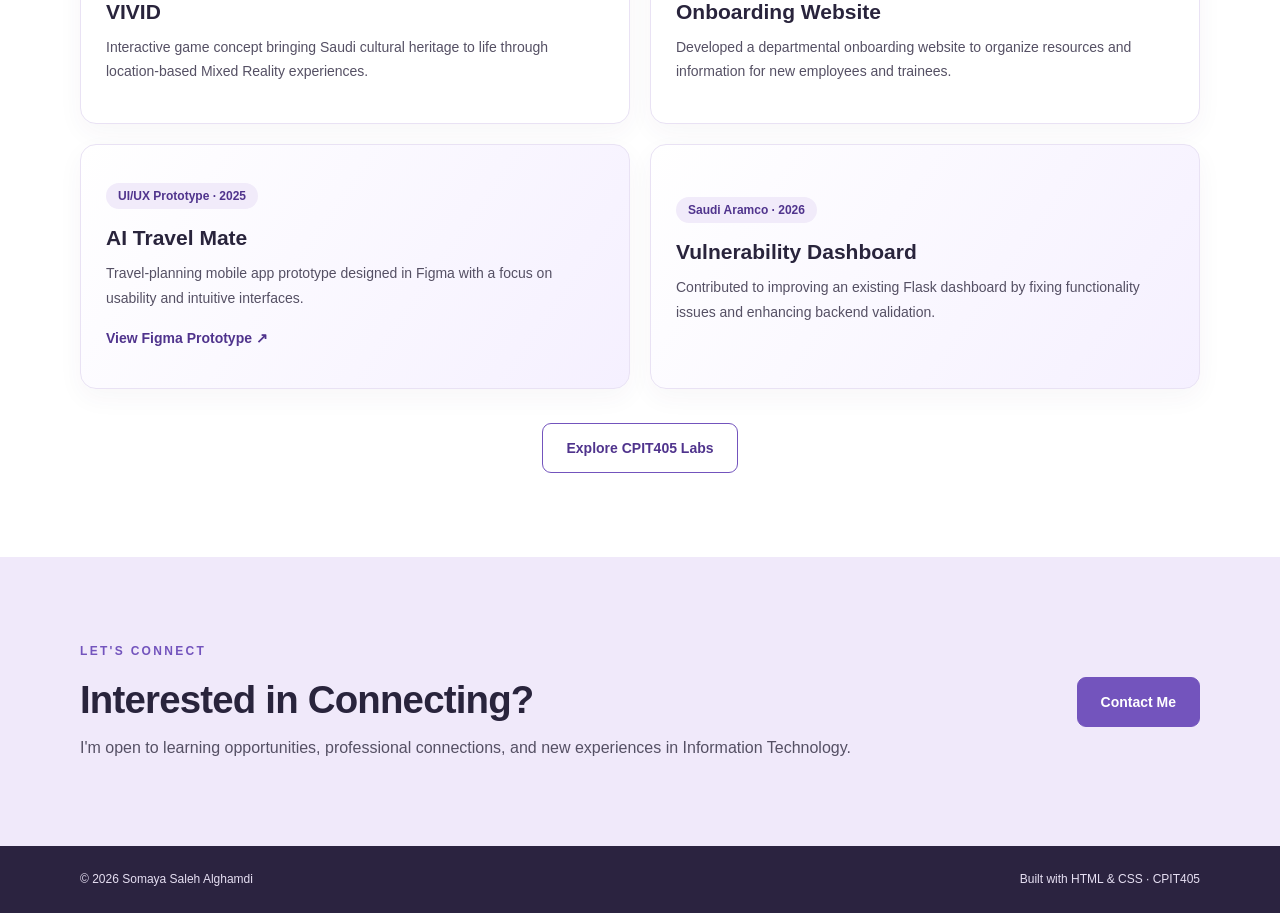
==== commit 602e6efb: "Update portfolio avatar" ====
--- a/index.html
+++ b/index.html
@@ -41,11 +41,9 @@
                 <!-- ========== PROFILE / AVATAR CARD ========== -->
                 <aside class="profile-card" aria-label="Student profile">
 
-                    <!-- Technical Avatar -->
-                    <div class="avatar-graphic" aria-hidden="true">
-                        <div class="avatar-head"></div>
-                        <div class="avatar-body"></div>
-                        <div class="avatar-laptop">&lt;/&gt;</div>
+                    <!-- Profile Avatar -->
+                    <div class="avatar-image">
+                       <img src="images/avatar.png" alt="Somaya Alghamdi Avatar">
                     </div>
 
                     <!-- Student Name -->
@@ -154,7 +152,7 @@
                             </a>
 
                             <!-- LinkedIn -->
-                            <a href="https://www.linkedin.com/in/somaya-alghamdi"
+                            <a href="https://www.linkedin.com/in/somaya-alghamdi-949287395/"
                                target="_blank"
                                rel="noopener noreferrer"
                                aria-label="LinkedIn profile"
--- a/style.css
+++ b/style.css
@@ -1461,3 +1461,61 @@
     color:var(--deep);
     text-decoration: underline;
 }
+
+
+/* ================= THANK YOU PAGE ================= */
+
+.thank-you-section {
+    min-height: 70vh;
+    display: flex;
+    align-items: center;
+    background: linear-gradient(110deg, #f7f2ff, #fff);
+}
+
+.thank-you-card {
+    max-width: 600px;
+    margin: 0 auto;
+    padding: 55px 35px;
+    text-align: center;
+}
+
+.success-icon {
+    width: 75px;
+    height: 75px;
+    margin: 0 auto 25px;
+    border-radius: 50%;
+    background: #e8ddfa;
+    color: var(--purple);
+    font-size: 42px;
+    display: flex;
+    align-items: center;
+    justify-content: center;
+}
+
+.thank-you-card h1 {
+    font-size: 38px;
+    margin-bottom: 15px;
+}
+
+.thank-you-card p {
+    color: var(--muted);
+    margin-bottom: 30px;
+    line-height: 1.8;
+}
+
+/* Profile Avatar Image */
+
+.avatar-image {
+    width: 180px;
+    height: 180px;
+    margin: 0 auto 20px;
+    border-radius: 50%;
+    overflow: hidden;
+}
+
+.avatar-image img {
+    width: 100%;
+    height: 100%;
+    object-fit: cover;
+    display: block;
+}
